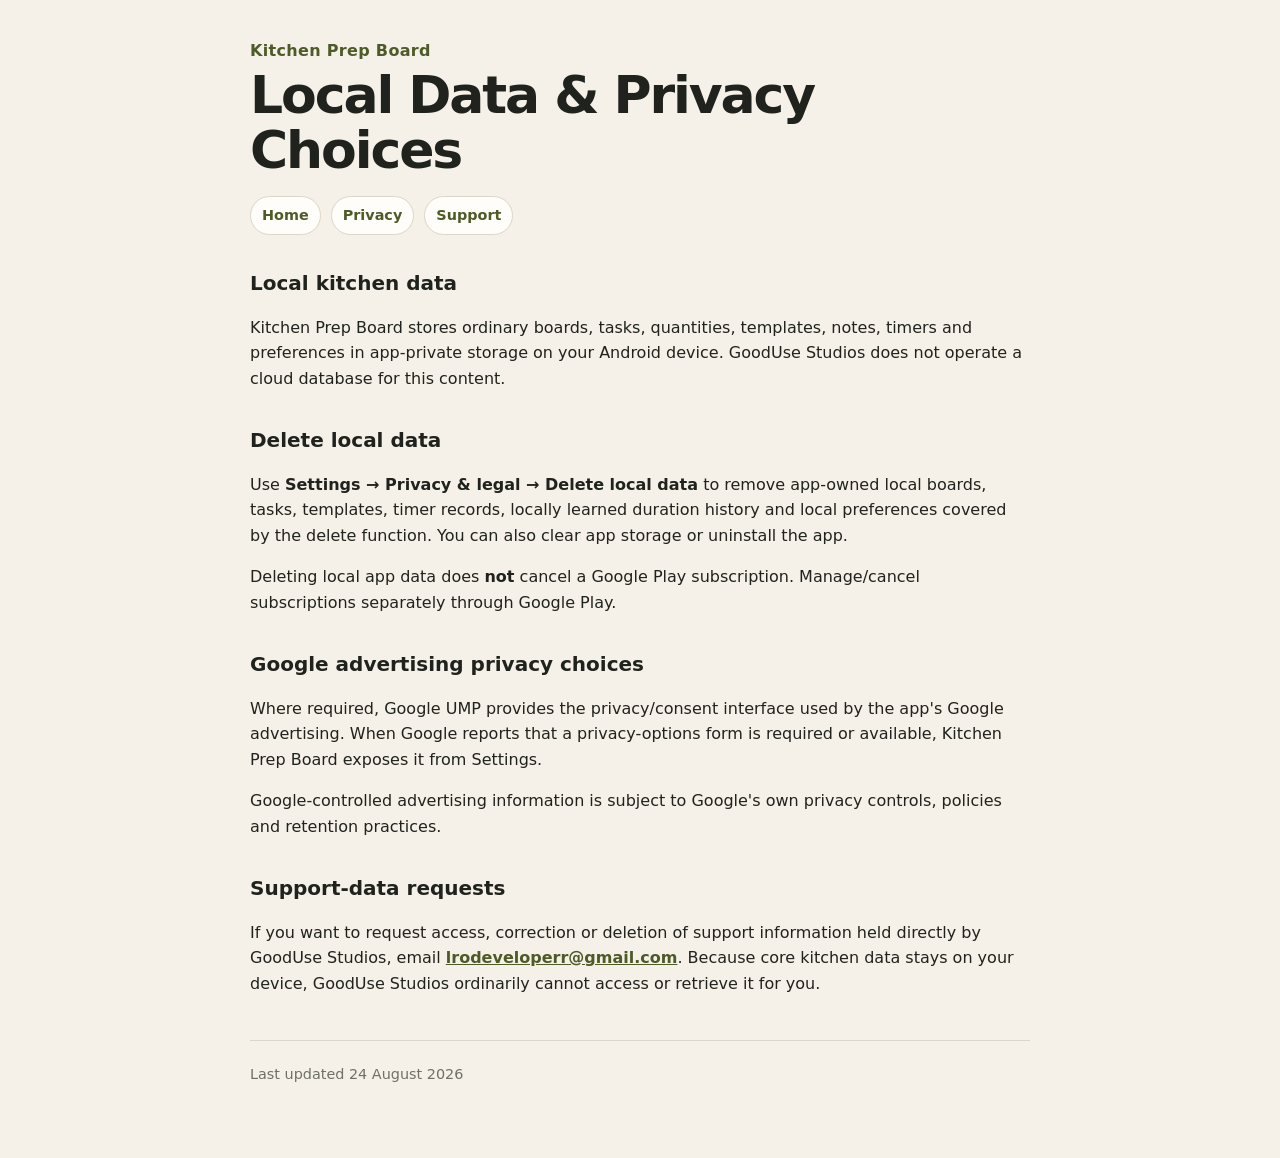
==== docs/data-choices/index.html @ d2c73520 "Publish local data and privacy choices page" ====
<!doctype html><html lang="en"><head><meta charset="utf-8"><meta name="viewport" content="width=device-width,initial-scale=1"><title>Local Data & Privacy Choices · Kitchen Prep Board</title><link rel="stylesheet" href="../assets/style.css"></head><body><main><header><div class="brand">Kitchen Prep Board</div><h1>Local Data & Privacy Choices</h1><nav class="nav"><a href="../">Home</a><a href="../privacy/">Privacy</a><a href="../support/">Support</a></nav></header><h2>Local kitchen data</h2><p>Kitchen Prep Board stores ordinary boards, tasks, quantities, templates, notes, timers and preferences in app-private storage on your Android device. GoodUse Studios does not operate a cloud database for this content.</p><h2>Delete local data</h2><p>Use <strong>Settings → Privacy & legal → Delete local data</strong> to remove app-owned local boards, tasks, templates, timer records, locally learned duration history and local preferences covered by the delete function. You can also clear app storage or uninstall the app.</p><p>Deleting local app data does <strong>not</strong> cancel a Google Play subscription. Manage/cancel subscriptions separately through Google Play.</p><h2>Google advertising privacy choices</h2><p>Where required, Google UMP provides the privacy/consent interface used by the app's Google advertising. When Google reports that a privacy-options form is required or available, Kitchen Prep Board exposes it from Settings.</p><p>Google-controlled advertising information is subject to Google's own privacy controls, policies and retention practices.</p><h2>Support-data requests</h2><p>If you want to request access, correction or deletion of support information held directly by GoodUse Studios, email <a href="mailto:lrodeveloperr@gmail.com?subject=Kitchen%20Prep%20Board%20Privacy%20Request">lrodeveloperr@gmail.com</a>. Because core kitchen data stays on your device, GoodUse Studios ordinarily cannot access or retrieve it for you.</p><footer>Last updated 24 August 2026</footer></main></body></html>
---- docs/assets/style.css ----
:root{--bg:#f5f0e8;--surface:#fffdf9;--ink:#20231d;--muted:#6e7168;--line:#ddd5c9;--olive:#4d5b27;--soft:#e2e8d2;--warn:#8a432f}*{box-sizing:border-box}html{color-scheme:light}body{margin:0;background:var(--bg);color:var(--ink);font-family:system-ui,-apple-system,BlinkMacSystemFont,"Segoe UI",sans-serif;line-height:1.6}main{max-width:820px;margin:0 auto;padding:38px 20px 72px}header{margin-bottom:28px}.brand{font-weight:900;color:var(--olive);letter-spacing:.02em}h1{font-size:clamp(2rem,6vw,3.25rem);line-height:1.06;margin:.25rem 0 .75rem;letter-spacing:-.04em}h2{font-size:1.25rem;margin:2rem 0 .55rem}h3{font-size:1.03rem;margin:1.35rem 0 .35rem}p,li{font-size:1rem}small,.muted{color:var(--muted)}.card{background:var(--surface);border:1px solid var(--line);border-radius:18px;padding:18px;margin:18px 0}.notice{background:var(--soft);border-left:4px solid var(--olive)}a{color:var(--olive);font-weight:700}.nav{display:flex;flex-wrap:wrap;gap:10px;margin-top:18px}.nav a{background:var(--surface);border:1px solid var(--line);border-radius:999px;padding:7px 11px;text-decoration:none;font-size:.9rem}.contact{white-space:pre-line}footer{margin-top:44px;padding-top:22px;border-top:1px solid var(--line);color:var(--muted);font-size:.9rem}@media(prefers-color-scheme:dark){:root{--bg:#11140f;--surface:#1c2119;--ink:#f4f0e7;--muted:#a3a79b;--line:#363d32;--olive:#b8ca8d;--soft:#26301f}html{color-scheme:dark}}
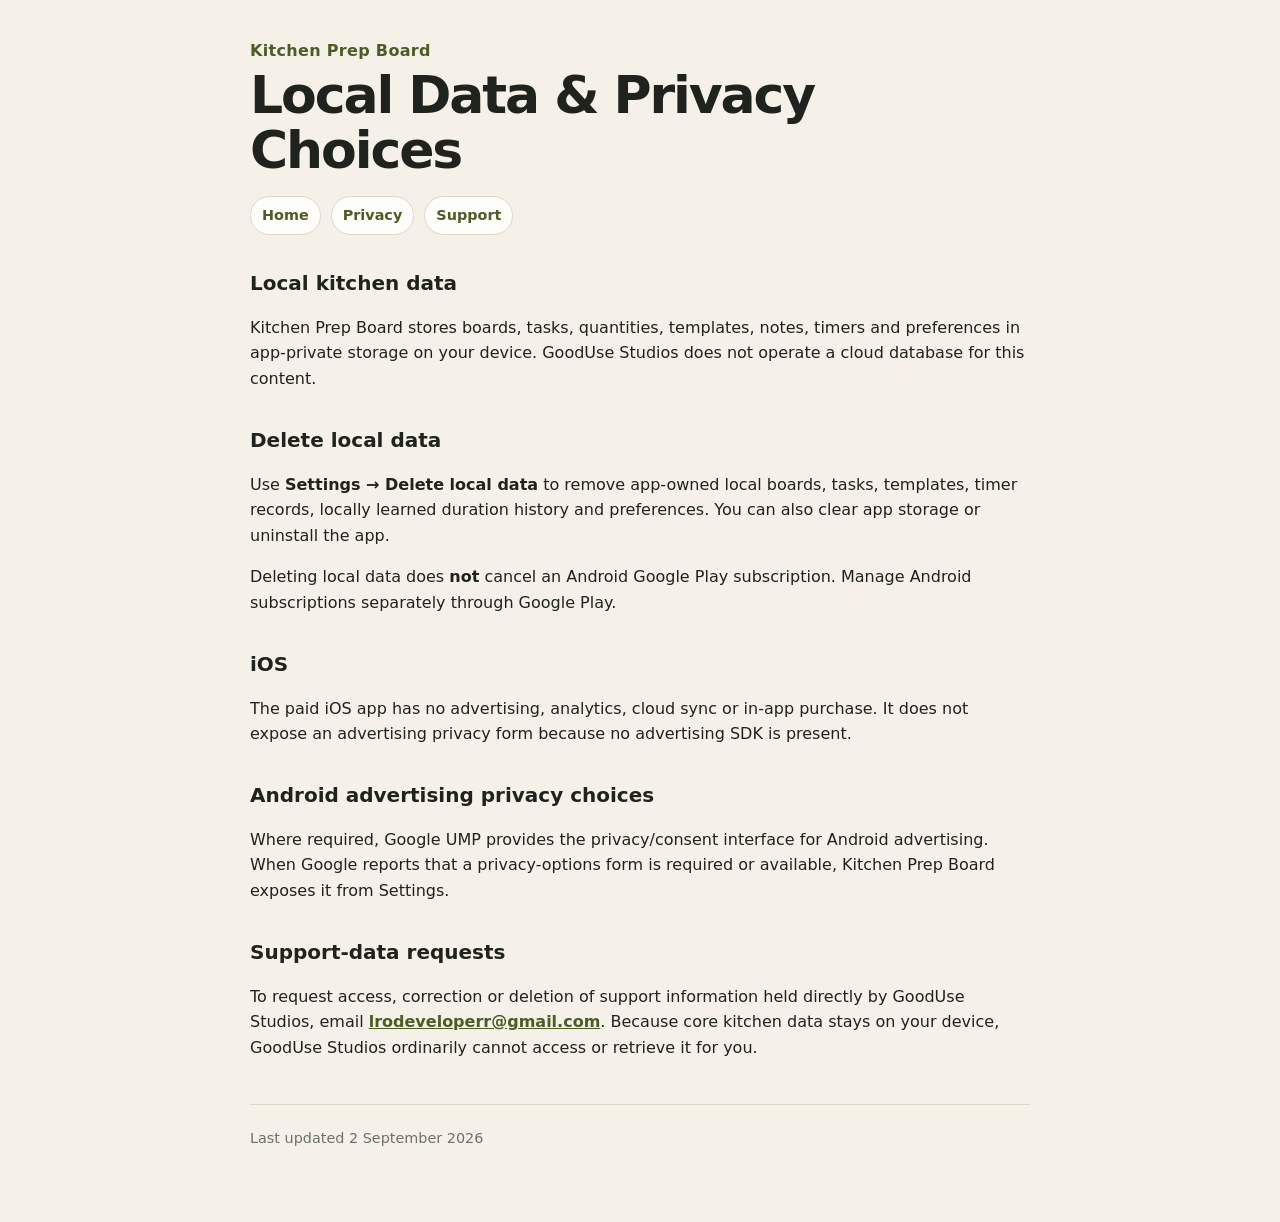
==== commit eacef071: "docs: align legal pages with paid ad-free iOS release" ====
--- a/docs/data-choices/index.html
+++ b/docs/data-choices/index.html
@@ -1 +1 @@
-<!doctype html><html lang="en"><head><meta charset="utf-8"><meta name="viewport" content="width=device-width,initial-scale=1"><title>Local Data & Privacy Choices · Kitchen Prep Board</title><link rel="stylesheet" href="../assets/style.css"></head><body><main><header><div class="brand">Kitchen Prep Board</div><h1>Local Data & Privacy Choices</h1><nav class="nav"><a href="../">Home</a><a href="../privacy/">Privacy</a><a href="../support/">Support</a></nav></header><h2>Local kitchen data</h2><p>Kitchen Prep Board stores ordinary boards, tasks, quantities, templates, notes, timers and preferences in app-private storage on your Android device. GoodUse Studios does not operate a cloud database for this content.</p><h2>Delete local data</h2><p>Use <strong>Settings → Privacy & legal → Delete local data</strong> to remove app-owned local boards, tasks, templates, timer records, locally learned duration history and local preferences covered by the delete function. You can also clear app storage or uninstall the app.</p><p>Deleting local app data does <strong>not</strong> cancel a Google Play subscription. Manage/cancel subscriptions separately through Google Play.</p><h2>Google advertising privacy choices</h2><p>Where required, Google UMP provides the privacy/consent interface used by the app's Google advertising. When Google reports that a privacy-options form is required or available, Kitchen Prep Board exposes it from Settings.</p><p>Google-controlled advertising information is subject to Google's own privacy controls, policies and retention practices.</p><h2>Support-data requests</h2><p>If you want to request access, correction or deletion of support information held directly by GoodUse Studios, email <a href="mailto:lrodeveloperr@gmail.com?subject=Kitchen%20Prep%20Board%20Privacy%20Request">lrodeveloperr@gmail.com</a>. Because core kitchen data stays on your device, GoodUse Studios ordinarily cannot access or retrieve it for you.</p><footer>Last updated 24 August 2026</footer></main></body></html>+<!doctype html><html lang="en"><head><meta charset="utf-8"><meta name="viewport" content="width=device-width,initial-scale=1"><title>Local Data & Privacy Choices · Kitchen Prep Board</title><link rel="stylesheet" href="../assets/style.css"></head><body><main><header><div class="brand">Kitchen Prep Board</div><h1>Local Data & Privacy Choices</h1><nav class="nav"><a href="../">Home</a><a href="../privacy/">Privacy</a><a href="../support/">Support</a></nav></header><h2>Local kitchen data</h2><p>Kitchen Prep Board stores boards, tasks, quantities, templates, notes, timers and preferences in app-private storage on your device. GoodUse Studios does not operate a cloud database for this content.</p><h2>Delete local data</h2><p>Use <strong>Settings → Delete local data</strong> to remove app-owned local boards, tasks, templates, timer records, locally learned duration history and preferences. You can also clear app storage or uninstall the app.</p><p>Deleting local data does <strong>not</strong> cancel an Android Google Play subscription. Manage Android subscriptions separately through Google Play.</p><h2>iOS</h2><p>The paid iOS app has no advertising, analytics, cloud sync or in-app purchase. It does not expose an advertising privacy form because no advertising SDK is present.</p><h2>Android advertising privacy choices</h2><p>Where required, Google UMP provides the privacy/consent interface for Android advertising. When Google reports that a privacy-options form is required or available, Kitchen Prep Board exposes it from Settings.</p><h2>Support-data requests</h2><p>To request access, correction or deletion of support information held directly by GoodUse Studios, email <a href="mailto:lrodeveloperr@gmail.com?subject=Kitchen%20Prep%20Board%20Privacy%20Request">lrodeveloperr@gmail.com</a>. Because core kitchen data stays on your device, GoodUse Studios ordinarily cannot access or retrieve it for you.</p><footer>Last updated 2 September 2026</footer></main></body></html>
